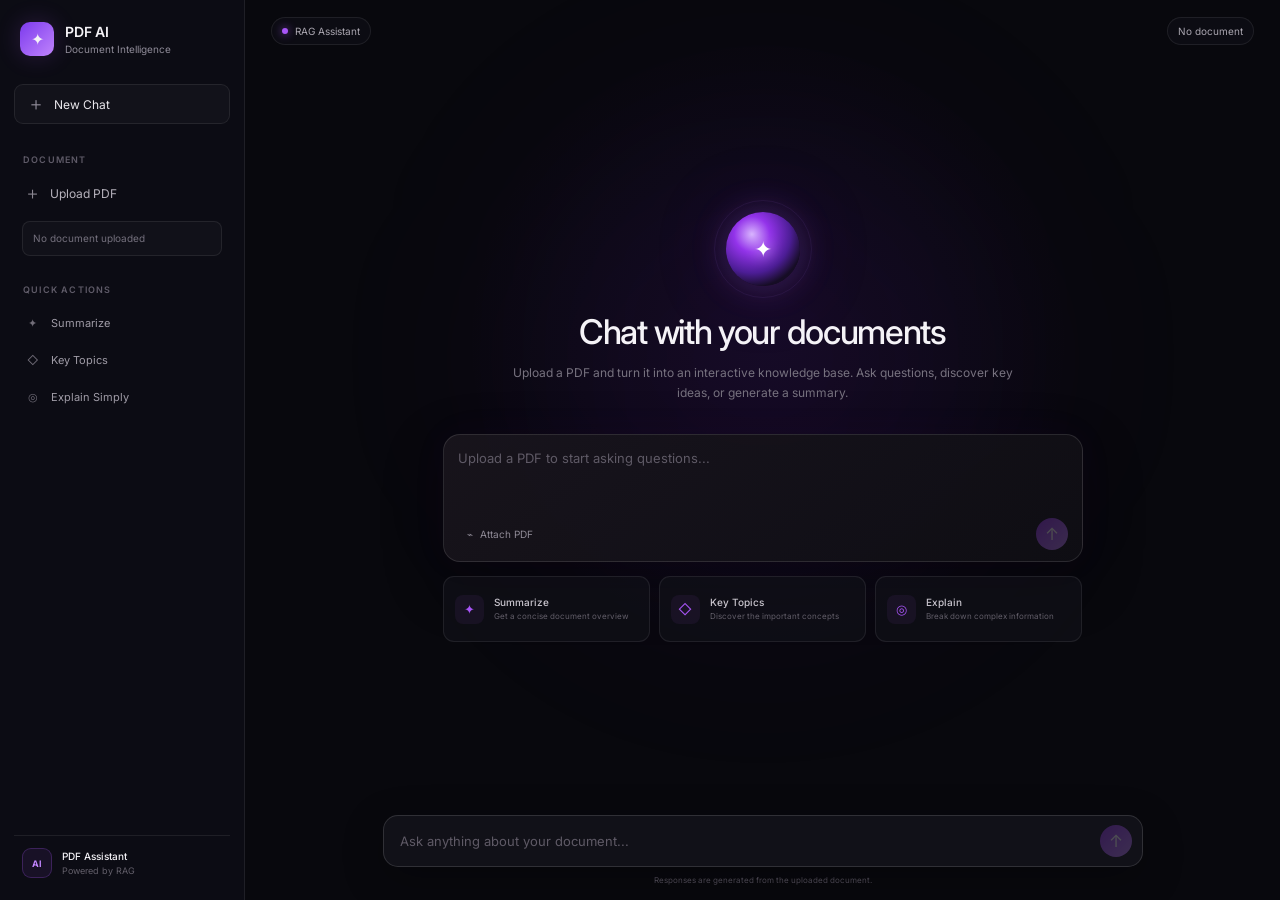
==== static/index.html @ 49890894 "feat: enhance PDF assistant" ====
<!DOCTYPE html>
<html lang="en">
<head>
    <meta charset="UTF-8">
    <meta name="viewport" content="width=device-width, initial-scale=1.0">

    <title>AI PDF Assistant</title>

    <link rel="stylesheet" href="/static/style.css">
</head>

<body>

<div class="app-shell">

    <!-- ================= SIDEBAR ================= -->

    <aside class="sidebar">

        <div class="sidebar-top">

            <div class="brand">
                <div class="brand-icon">✦</div>

                <div>
                    <h2>PDF AI</h2>
                    <p>Document Intelligence</p>
                </div>
            </div>

            <button class="new-chat-button">
                <span>＋</span>
                New Chat
            </button>

        </div>


        <!-- Document Section -->

        <div class="sidebar-section">

            <p class="section-label">DOCUMENT</p>

            <label for="pdf-upload" class="sidebar-upload">
                <span class="sidebar-upload-icon">＋</span>
                <span>Upload PDF</span>
            </label>

            <input
                type="file"
                id="pdf-upload"
                accept=".pdf"
                hidden
            >

            <div id="file-info" class="file-info">
                No document uploaded
            </div>

        </div>


        <!-- Quick Actions -->

        <div class="sidebar-section">

            <p class="section-label">QUICK ACTIONS</p>

            <button class="quick-action" data-question="Summarize this document">
                <span>✦</span>
                Summarize
            </button>

            <button class="quick-action" data-question="What are the key topics in this document?">
                <span>◇</span>
                Key Topics
            </button>

            <button class="quick-action" data-question="Explain the main ideas in simple terms">
                <span>◎</span>
                Explain Simply
            </button>

        </div>


        <!-- Sidebar Footer -->

        <div class="sidebar-footer">

            <div class="footer-avatar">AI</div>

            <div>
                <strong>PDF Assistant</strong>
                <p>Powered by RAG</p>
            </div>

        </div>

    </aside>


    <!-- ================= MAIN AREA ================= -->

    <main class="main-content">

        <!-- Top Navigation -->

        <header class="topbar">

            <div class="model-badge">
                <span class="status-dot"></span>
                RAG Assistant
            </div>

            <div id="status" class="document-status">
                No document
            </div>

        </header>


        <!-- ================= CHAT ================= -->

        <section id="chat-messages" class="chat-messages">

            <!-- Initial Landing Screen -->

            <div class="welcome-message">

                <div class="hero-orb">
                    <div class="orb-core">✦</div>
                </div>

                <h1>Chat with your documents</h1>

                <p class="welcome-subtitle">
                    Upload a PDF and turn it into an interactive knowledge base.
                    Ask questions, discover key ideas, or generate a summary.
                </p>


                <!-- Main Composer -->

                <div class="hero-composer">

                    <textarea
                        id="question-input"
                        placeholder="Upload a PDF to start asking questions..."
                        rows="2"
                        disabled
                    ></textarea>


                    <div class="composer-footer">

                        <label for="pdf-upload" class="attach-button">
                            <span>⌁</span>
                            Attach PDF
                        </label>

                        <button
                            id="send-button"
                            class="send-button"
                            disabled
                            aria-label="Send message"
                        >
                            ↑
                        </button>

                    </div>

                </div>


                <!-- Suggestion Cards -->

                <div class="suggestion-grid">

                    <button
                        class="suggestion-card"
                        data-question="Summarize this document"
                    >
                        <span class="suggestion-icon">✦</span>

                        <div>
                            <strong>Summarize</strong>
                            <p>Get a concise document overview</p>
                        </div>
                    </button>


                    <button
                        class="suggestion-card"
                        data-question="What are the key topics in this document?"
                    >
                        <span class="suggestion-icon">◇</span>

                        <div>
                            <strong>Key Topics</strong>
                            <p>Discover the important concepts</p>
                        </div>
                    </button>


                    <button
                        class="suggestion-card"
                        data-question="Explain the main ideas in simple terms"
                    >
                        <span class="suggestion-icon">◎</span>

                        <div>
                            <strong>Explain</strong>
                            <p>Break down complex information</p>
                        </div>
                    </button>

                </div>

            </div>

        </section>


        <!-- ================= BOTTOM CHAT INPUT ================= -->

        <div class="bottom-input-container">

            <div class="bottom-chat-input">

                <textarea
                    id="bottom-question-input"
                    placeholder="Ask anything about your document..."
                    rows="1"
                    disabled
                ></textarea>

                <button
                    id="bottom-send-button"
                    disabled
                    aria-label="Send message"
                >
                    ↑
                </button>

            </div>

            <p class="disclaimer">
                Responses are generated from the uploaded document.
            </p>

        </div>

    </main>

</div>


<script src="/static/script.js"></script>

</body>
</html>
---- static/style.css ----
@import url('https://fonts.googleapis.com/css2?family=Inter:wght@400;500;600;700&display=swap');

* {
    margin: 0;
    padding: 0;
    box-sizing: border-box;
}

:root {
    --bg: #08080d;
    --sidebar: #0d0d14;
    --surface: #12121a;
    --surface-hover: #181821;
    --border: rgba(255, 255, 255, 0.08);
    --border-light: rgba(255, 255, 255, 0.13);
    --text: #f5f3f7;
    --muted: #8f8b98;
    --purple: #a855f7;
    --purple-light: #c084fc;
}

body {
    font-family: "Inter", Arial, sans-serif;
    background: var(--bg);
    color: var(--text);
    height: 100vh;
    overflow: hidden;
}

button,
textarea {
    font-family: inherit;
}

button,
label {
    -webkit-tap-highlight-color: transparent;
}


/* =========================
   APP
========================= */

.app-shell {
    display: flex;
    width: 100%;
    height: 100vh;
    background:
        radial-gradient(
            circle at 60% 38%,
            rgba(109, 40, 217, 0.08),
            transparent 32%
        ),
        var(--bg);
}


/* =========================
   SIDEBAR
========================= */

.sidebar {
    width: 245px;
    min-width: 245px;
    height: 100vh;
    display: flex;
    flex-direction: column;
    padding: 18px 14px;
    background: rgba(13, 13, 20, 0.96);
    border-right: 1px solid var(--border);
}

.sidebar-top {
    margin-bottom: 30px;
}

.brand {
    display: flex;
    align-items: center;
    gap: 11px;
    padding: 4px 6px;
    margin-bottom: 24px;
}

.brand-icon {
    width: 34px;
    height: 34px;
    display: grid;
    place-items: center;
    border-radius: 10px;
    font-size: 16px;
    background: linear-gradient(135deg, #7c3aed, #c084fc);
    box-shadow: 0 0 25px rgba(168, 85, 247, 0.2);
}

.brand h2 {
    font-size: 14px;
    font-weight: 600;
    letter-spacing: -0.2px;
}

.brand p {
    color: var(--muted);
    font-size: 10px;
    margin-top: 3px;
}

.new-chat-button {
    width: 100%;
    height: 40px;
    display: flex;
    align-items: center;
    gap: 9px;
    padding: 0 12px;
    border: 1px solid var(--border);
    border-radius: 9px;
    background: var(--surface);
    color: #e9e7ec;
    cursor: pointer;
    font-size: 12px;
    transition: 0.2s ease;
}

.new-chat-button:hover {
    background: var(--surface-hover);
    border-color: var(--border-light);
}

.new-chat-button span {
    font-size: 18px;
    color: var(--muted);
}


/* =========================
   SIDEBAR SECTIONS
========================= */

.sidebar-section {
    margin-bottom: 28px;
}

.section-label {
    padding: 0 9px;
    margin-bottom: 9px;
    color: #5f5b68;
    font-size: 9px;
    font-weight: 600;
    letter-spacing: 1.2px;
}

.sidebar-upload {
    min-height: 38px;
    display: flex;
    align-items: center;
    gap: 9px;
    padding: 0 10px;
    border-radius: 8px;
    color: #b7b3bd;
    font-size: 12px;
    cursor: pointer;
    transition: 0.2s;
}

.sidebar-upload:hover {
    color: white;
    background: var(--surface);
}

.sidebar-upload-icon {
    font-size: 17px;
    color: #8b8792;
}

.file-info {
    margin: 9px 8px 0;
    padding: 9px 10px;
    border: 1px solid var(--border);
    border-radius: 8px;
    background: rgba(255, 255, 255, 0.025);
    color: #74707d;
    font-size: 10px;
    line-height: 1.5;
    overflow: hidden;
    text-overflow: ellipsis;
    word-break: break-word;
}

.quick-action {
    width: 100%;
    min-height: 37px;
    display: flex;
    align-items: center;
    gap: 10px;
    padding: 0 10px;
    border: none;
    border-radius: 8px;
    background: transparent;
    color: #9f9ba6;
    font-size: 11px;
    text-align: left;
    cursor: pointer;
    transition: 0.2s;
}

.quick-action span {
    width: 17px;
    color: #716d78;
    text-align: center;
}

.quick-action:hover {
    background: var(--surface);
    color: white;
}


/* =========================
   SIDEBAR FOOTER
========================= */

.sidebar-footer {
    display: flex;
    align-items: center;
    gap: 10px;
    margin-top: auto;
    padding: 12px 8px 4px;
    border-top: 1px solid var(--border);
}

.footer-avatar {
    width: 30px;
    height: 30px;
    display: grid;
    place-items: center;
    border: 1px solid rgba(168, 85, 247, 0.25);
    border-radius: 9px;
    background: rgba(168, 85, 247, 0.08);
    color: #c084fc;
    font-size: 9px;
    font-weight: 700;
}

.sidebar-footer strong {
    display: block;
    font-size: 10px;
    font-weight: 500;
}

.sidebar-footer p {
    margin-top: 3px;
    color: #625e69;
    font-size: 9px;
}


/* =========================
   MAIN
========================= */

.main-content {
    position: relative;
    flex: 1;
    min-width: 0;
    height: 100vh;
    display: flex;
    flex-direction: column;
    overflow: hidden;
}

.main-content::before {
    content: "";
    position: absolute;
    top: 12%;
    left: 50%;
    width: 500px;
    height: 500px;
    transform: translateX(-50%);
    border-radius: 50%;
    background: rgba(126, 34, 206, 0.055);
    filter: blur(100px);
    pointer-events: none;
}


/* =========================
   TOPBAR
========================= */

.topbar {
    position: relative;
    z-index: 5;
    height: 62px;
    min-height: 62px;
    display: flex;
    align-items: center;
    justify-content: space-between;
    padding: 0 26px;
}

.model-badge,
.document-status {
    display: flex;
    align-items: center;
    gap: 7px;
    padding: 7px 10px;
    border: 1px solid var(--border);
    border-radius: 20px;
    background: rgba(16, 16, 23, 0.65);
    color: #aaa6b0;
    font-size: 10px;
    backdrop-filter: blur(12px);
}

.status-dot {
    width: 6px;
    height: 6px;
    border-radius: 50%;
    background: #a855f7;
    box-shadow: 0 0 8px rgba(168, 85, 247, 0.8);
}


/* =========================
   CHAT AREA
========================= */

.chat-messages {
    position: relative;
    z-index: 2;
    flex: 1;
    overflow-y: auto;
    padding: 20px 30px 120px;
    scroll-behavior: smooth;
}

.chat-messages::-webkit-scrollbar {
    width: 5px;
}

.chat-messages::-webkit-scrollbar-thumb {
    background: #25232b;
    border-radius: 10px;
}


/* =========================
   WELCOME
========================= */

.welcome-message {
    min-height: calc(100vh - 150px);
    max-width: 780px;
    margin: 0 auto;
    display: flex;
    flex-direction: column;
    align-items: center;
    justify-content: center;
    text-align: center;
    padding-bottom: 60px;
}

.hero-orb {
    position: relative;
    width: 74px;
    height: 74px;
    display: grid;
    place-items: center;
    margin-bottom: 25px;
    border-radius: 50%;
    background:
        radial-gradient(
            circle at 35% 30%,
            #d8b4fe,
            #9333ea 25%,
            #4c1d95 55%,
            #160d25 75%
        );
    box-shadow:
        0 0 35px rgba(168, 85, 247, 0.28),
        0 0 90px rgba(126, 34, 206, 0.14);
}

.hero-orb::before {
    content: "";
    position: absolute;
    inset: -12px;
    border: 1px solid rgba(192, 132, 252, 0.08);
    border-radius: 50%;
}

.orb-core {
    color: white;
    font-size: 22px;
    text-shadow: 0 0 15px white;
}

.welcome-message h1 {
    margin-bottom: 11px;
    font-size: clamp(24px, 3vw, 34px);
    font-weight: 500;
    letter-spacing: -1.3px;
}

.welcome-subtitle {
    max-width: 530px;
    margin-bottom: 31px;
    color: #77727f;
    font-size: 12px;
    line-height: 1.7;
}


/* =========================
   HERO COMPOSER
========================= */

.hero-composer {
    width: min(100%, 640px);
    padding: 14px 14px 11px;
    border: 1px solid rgba(255, 255, 255, 0.11);
    border-radius: 17px;
    background:
        linear-gradient(
            145deg,
            rgba(25, 21, 29, 0.94),
            rgba(15, 14, 20, 0.96)
        );
    box-shadow:
        0 20px 60px rgba(0, 0, 0, 0.25),
        0 0 40px rgba(126, 34, 206, 0.04);
    text-align: left;
    transition: 0.25s;
}

.hero-composer:focus-within {
    border-color: rgba(168, 85, 247, 0.38);
    box-shadow:
        0 20px 60px rgba(0, 0, 0, 0.25),
        0 0 35px rgba(126, 34, 206, 0.09);
}

.hero-composer textarea {
    width: 100%;
    min-height: 62px;
}

.composer-footer {
    display: flex;
    align-items: center;
    justify-content: space-between;
    margin-top: 3px;
}

.attach-button {
    display: flex;
    align-items: center;
    gap: 7px;
    padding: 7px 9px;
    border-radius: 7px;
    color: #8f8a96;
    font-size: 10px;
    cursor: pointer;
    transition: 0.2s;
}

.attach-button:hover {
    background: rgba(255, 255, 255, 0.04);
    color: #d4d0d8;
}


/* =========================
   TEXTAREA + SEND BUTTONS
========================= */

textarea {
    resize: none;
    border: none;
    outline: none;
    background: transparent;
    color: #f3f1f5;
    font-size: 13px;
    line-height: 1.5;
}

textarea::placeholder {
    color: #5f5a66;
}

textarea:disabled {
    cursor: not-allowed;
}

.send-button,
#bottom-send-button {
    width: 32px;
    height: 32px;
    min-width: 32px;
    display: grid;
    place-items: center;
    border: none;
    border-radius: 50%;
    background: linear-gradient(135deg, #9333ea, #c084fc);
    color: white;
    font-size: 17px;
    cursor: pointer;
    transition: 0.2s;
    box-shadow: 0 0 16px rgba(168, 85, 247, 0.2);
}

.send-button:hover:not(:disabled),
#bottom-send-button:hover:not(:disabled) {
    transform: translateY(-1px);
    box-shadow: 0 0 24px rgba(168, 85, 247, 0.35);
}

.send-button:disabled,
#bottom-send-button:disabled {
    opacity: 0.25;
    cursor: not-allowed;
    box-shadow: none;
}


/* =========================
   SUGGESTIONS
========================= */

.suggestion-grid {
    width: min(100%, 640px);
    display: grid;
    grid-template-columns: repeat(3, 1fr);
    gap: 9px;
    margin-top: 14px;
}

.suggestion-card {
    min-height: 66px;
    display: flex;
    align-items: center;
    gap: 10px;
    padding: 11px;
    border: 1px solid var(--border);
    border-radius: 11px;
    background: rgba(18, 18, 26, 0.65);
    color: #aaa5b0;
    text-align: left;
    cursor: pointer;
    transition: 0.2s;
}

.suggestion-card:hover {
    transform: translateY(-2px);
    border-color: rgba(168, 85, 247, 0.22);
    background: rgba(24, 23, 31, 0.9);
}

.suggestion-icon {
    width: 29px;
    height: 29px;
    min-width: 29px;
    display: grid;
    place-items: center;
    border-radius: 8px;
    background: rgba(168, 85, 247, 0.07);
    color: #a855f7;
}

.suggestion-card strong {
    display: block;
    margin-bottom: 3px;
    color: #c9c5ce;
    font-size: 10px;
    font-weight: 500;
}

.suggestion-card p {
    color: #625e69;
    font-size: 8px;
    line-height: 1.4;
}


/* =========================
   CHAT MESSAGES
========================= */

.message {
    width: min(100%, 760px);
    margin: 0 auto 24px;
}

.message-label {
    margin-bottom: 7px;
    color: #77727f;
    font-size: 10px;
    font-weight: 500;
}

.message-content {
    padding: 14px 16px;
    border: 1px solid var(--border);
    border-radius: 13px;
    color: #d8d5dc;
    font-size: 12px;
    line-height: 1.7;
    white-space: pre-wrap;
}

.user-message .message-content {
    margin-left: 70px;
    background: rgba(88, 28, 135, 0.16);
    border-color: rgba(168, 85, 247, 0.15);
}

.assistant-message .message-content {
    margin-right: 70px;
    background: rgba(18, 18, 26, 0.8);
}


/* =========================
   BOTTOM CHAT COMPOSER
========================= */

.bottom-input-container {
    position: absolute;
    z-index: 10;
    left: 0;
    right: 0;
    bottom: 0;
    padding: 25px 30px 15px;
    background:
        linear-gradient(
            to top,
            #08080d 55%,
            rgba(8, 8, 13, 0)
        );
}

.bottom-chat-input {
    width: min(100%, 760px);
    min-height: 51px;
    display: flex;
    align-items: flex-end;
    gap: 10px;
    margin: 0 auto;
    padding: 9px 10px 9px 14px;
    border: 1px solid var(--border-light);
    border-radius: 15px;
    background: rgba(18, 18, 26, 0.96);
    box-shadow: 0 12px 40px rgba(0, 0, 0, 0.25);
}

.bottom-chat-input:focus-within {
    border-color: rgba(168, 85, 247, 0.35);
}

.bottom-chat-input textarea {
    flex: 1;
    min-height: 30px;
    max-height: 100px;
    padding: 6px 2px;
}

.disclaimer {
    margin-top: 8px;
    color: #48444f;
    font-size: 8px;
    text-align: center;
}


/* =========================
   RESPONSIVE
========================= */

@media (max-width: 850px) {
    .sidebar {
        width: 200px;
        min-width: 200px;
    }

    .suggestion-grid {
        grid-template-columns: 1fr;
        max-width: 500px;
    }

    .welcome-message {
        justify-content: flex-start;
        padding-top: 70px;
    }
}

@media (max-width: 650px) {
    .sidebar {
        display: none;
    }

    .topbar {
        padding: 0 16px;
    }

    .chat-messages {
        padding-left: 16px;
        padding-right: 16px;
    }

    .welcome-message {
        padding-top: 45px;
    }

    .hero-orb {
        width: 62px;
        height: 62px;
    }

    .welcome-message h1 {
        font-size: 25px;
    }

    .welcome-subtitle {
        font-size: 11px;
    }

    .suggestion-grid {
        grid-template-columns: 1fr;
    }

    .bottom-input-container {
        padding-left: 15px;
        padding-right: 15px;
    }

    .user-message .message-content,
    .assistant-message .message-content {
        margin-left: 0;
        margin-right: 0;
    }
}
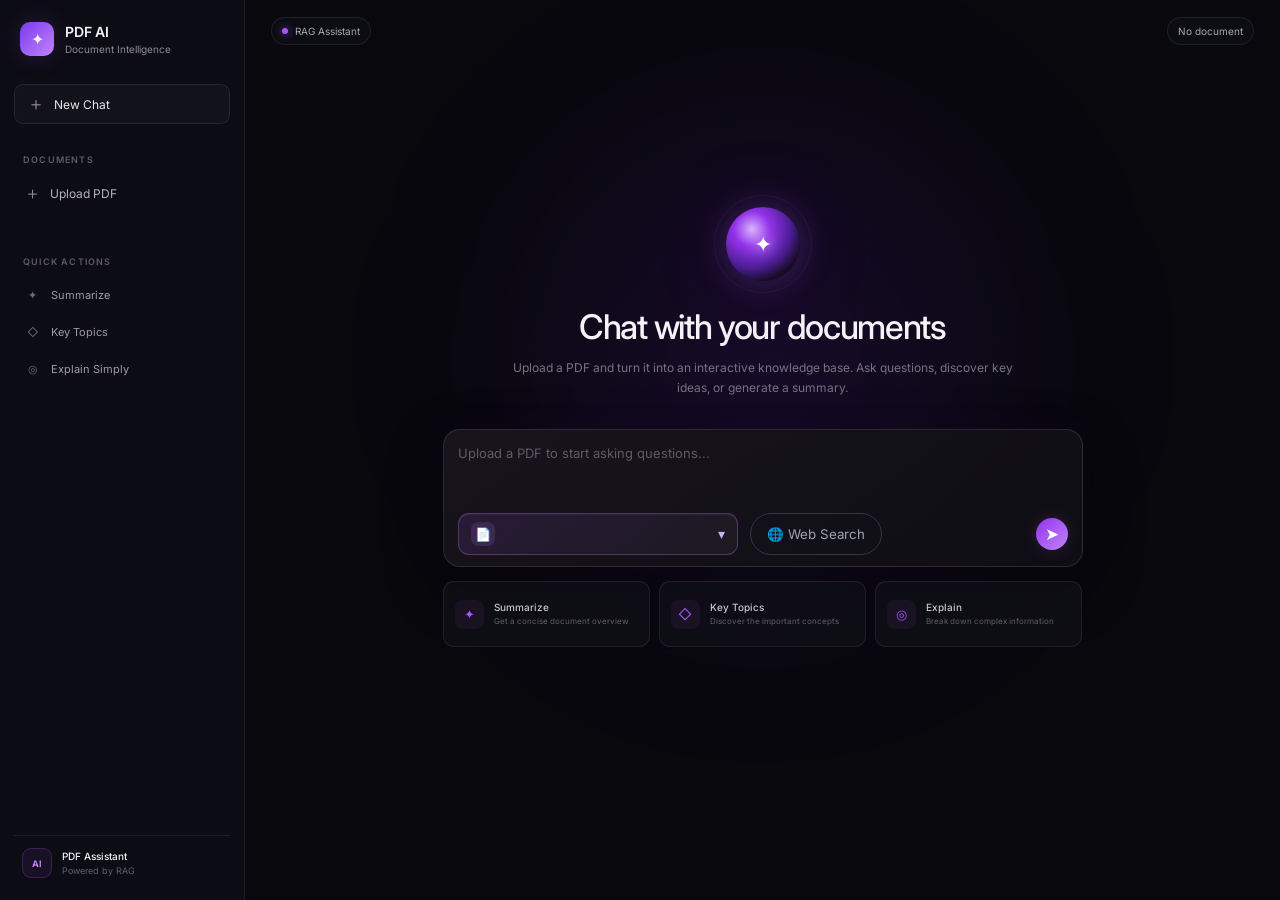
==== commit 7ff787c3: "feat: initial release of AI research assistant" ====
--- a/static/index.html
+++ b/static/index.html
@@ -1,12 +1,26 @@
 <!DOCTYPE html>
 <html lang="en">
+
 <head>
     <meta charset="UTF-8">
-    <meta name="viewport" content="width=device-width, initial-scale=1.0">
+
+    <meta
+        name="viewport"
+        content="width=device-width, initial-scale=1.0"
+    >
 
     <title>AI PDF Assistant</title>
 
-    <link rel="stylesheet" href="/static/style.css">
+    <link
+        rel="icon"
+        type="image/svg+xml"
+        href="/static/favicon.svg"
+    >
+
+    <link
+        rel="stylesheet"
+        href="/static/style.css"
+    >
 </head>
 
 <body>
@@ -17,215 +31,342 @@
 
     <aside class="sidebar">
 
-        <div class="sidebar-top">
-
-            <div class="brand">
-                <div class="brand-icon">✦</div>
-
-                <div>
-                    <h2>PDF AI</h2>
-                    <p>Document Intelligence</p>
+    <!-- ================= TOP ================= -->
+
+    <div class="sidebar-top">
+
+        <div class="brand">
+
+            <div class="brand-icon">✦</div>
+
+            <div>
+                <h2>PDF AI</h2>
+                <p>Document Intelligence</p>
+            </div>
+
+        </div>
+
+        <button class="new-chat-button">
+            <span>＋</span>
+            New Chat
+        </button>
+
+    </div>
+
+
+    <!-- ================= DOCUMENTS ================= -->
+
+    <div class="sidebar-section">
+
+        <p class="section-label">
+            DOCUMENTS
+        </p>
+
+        <!-- Upload Button -->
+
+        <label
+            for="pdf-upload"
+            class="sidebar-upload"
+        >
+            <span class="sidebar-upload-icon">
+                ＋
+            </span>
+
+            <span>
+                Upload PDF
+            </span>
+        </label>
+
+        <!-- Hidden File Input -->
+
+        <input
+            type="file"
+            id="pdf-upload"
+            accept=".pdf"
+            hidden
+        >
+
+        <!-- Hidden upload status -->
+
+        <div
+            id="file-info"
+            class="file-info"
+            hidden
+        ></div>
+
+        <!-- Uploaded PDF List -->
+
+        <div
+            id="document-list"
+            class="document-list"
+        >
+
+            <!-- JavaScript will add PDFs here -->
+
+            <!-- Example:
+            <div class="document-item active">
+                📄 AI_Research.pdf
+            </div>
+
+            <div class="document-item">
+                📄 Linguaskill.pdf
+            </div>
+            -->
+
+        </div>
+
+    </div>
+
+
+    <!-- ================= QUICK ACTIONS ================= -->
+
+    <div class="sidebar-section">
+
+        <p class="section-label">
+            QUICK ACTIONS
+        </p>
+
+        <button
+            class="quick-action"
+            data-question="Summarize this document"
+        >
+            <span>✦</span>
+            Summarize
+        </button>
+
+        <button
+            class="quick-action"
+            data-question="What are the key topics in this document?"
+        >
+            <span>◇</span>
+            Key Topics
+        </button>
+
+        <button
+            class="quick-action"
+            data-question="Explain the main ideas in simple terms"
+        >
+            <span>◎</span>
+            Explain Simply
+        </button>
+
+    </div>
+
+
+    <!-- ================= FOOTER ================= -->
+
+    <div class="sidebar-footer">
+
+        <div class="footer-avatar">
+            AI
+        </div>
+
+        <div>
+
+            <strong>
+                PDF Assistant
+            </strong>
+
+            <p>
+                Powered by RAG
+            </p>
+
+        </div>
+
+    </div>
+
+</aside>
+
+
+    <main class="main-content">
+
+    <!-- ================= TOP NAVIGATION ================= -->
+
+    <header class="topbar">
+        <div class="model-badge">
+            <span class="status-dot"></span>
+            RAG Assistant
+        </div>
+
+        <div
+            id="status"
+            class="document-status"
+        >
+            No document
+        </div>
+    </header>
+
+    <!-- ================= CHAT ================= -->
+
+    <section
+        id="chat-messages"
+        class="chat-messages"
+    >
+
+        <!-- ================= INITIAL LANDING SCREEN ================= -->
+
+        <div class="welcome-message">
+
+            <!-- Hero Orb -->
+
+            <div class="hero-orb">
+
+                <div class="orb-core">
+                    ✦
                 </div>
-            </div>
-
-            <button class="new-chat-button">
-                <span>＋</span>
-                New Chat
-            </button>
-
-        </div>
-
-
-        <!-- Document Section -->
-
-        <div class="sidebar-section">
-
-            <p class="section-label">DOCUMENT</p>
-
-            <label for="pdf-upload" class="sidebar-upload">
-                <span class="sidebar-upload-icon">＋</span>
-                <span>Upload PDF</span>
-            </label>
-
-            <input
-                type="file"
-                id="pdf-upload"
-                accept=".pdf"
-                hidden
-            >
-
-            <div id="file-info" class="file-info">
-                No document uploaded
-            </div>
-
-        </div>
-
-
-        <!-- Quick Actions -->
-
-        <div class="sidebar-section">
-
-            <p class="section-label">QUICK ACTIONS</p>
-
-            <button class="quick-action" data-question="Summarize this document">
-                <span>✦</span>
-                Summarize
-            </button>
-
-            <button class="quick-action" data-question="What are the key topics in this document?">
-                <span>◇</span>
-                Key Topics
-            </button>
-
-            <button class="quick-action" data-question="Explain the main ideas in simple terms">
-                <span>◎</span>
-                Explain Simply
-            </button>
-
-        </div>
-
-
-        <!-- Sidebar Footer -->
-
-        <div class="sidebar-footer">
-
-            <div class="footer-avatar">AI</div>
-
-            <div>
-                <strong>PDF Assistant</strong>
-                <p>Powered by RAG</p>
-            </div>
-
-        </div>
-
-    </aside>
-
-
-    <!-- ================= MAIN AREA ================= -->
-
-    <main class="main-content">
-
-        <!-- Top Navigation -->
-
-        <header class="topbar">
-
-            <div class="model-badge">
-                <span class="status-dot"></span>
-                RAG Assistant
-            </div>
-
-            <div id="status" class="document-status">
-                No document
-            </div>
-
-        </header>
-
-
-        <!-- ================= CHAT ================= -->
-
-        <section id="chat-messages" class="chat-messages">
-
-            <!-- Initial Landing Screen -->
-
-            <div class="welcome-message">
-
-                <div class="hero-orb">
-                    <div class="orb-core">✦</div>
+
+            </div>
+
+            <!-- Heading -->
+
+            <h1>
+                Chat with your documents
+            </h1>
+
+            <p class="welcome-subtitle">
+
+                Upload a PDF and turn it into an interactive
+                knowledge base. Ask questions, discover key ideas,
+                or generate a summary.
+
+            </p>
+
+            <!-- ================= HERO COMPOSER ================= -->
+
+            <div class="hero-composer">
+
+                <textarea
+                    id="question-input"
+                    placeholder="Upload a PDF to start asking questions..."
+                    rows="2"
+                    disabled
+                ></textarea>
+
+                <div class="composer-footer">
+
+                    <div class="input-tools">
+
+                        <div class="document-selector">
+                            <span class="document-icon">📄</span>
+
+                            <select
+                                id="document-select"
+                                aria-label="Select PDF document"
+                            ></select>
+
+                            <span class="select-chevron" aria-hidden="true">
+                                ▾
+                            </span>
+
+                        </div>
+
+                        <button
+                            id="web-search-toggle"
+                            class="tool-button"
+                            aria-pressed="false"
+                        >
+                            🌐 Web Search
+                        </button>
+
+                    </div>
+
+                    <button
+                        id="send-button"
+                        class="send-button"
+                    >
+                        ➤
+                    </button>
+
                 </div>
 
-                <h1>Chat with your documents</h1>
-
-                <p class="welcome-subtitle">
-                    Upload a PDF and turn it into an interactive knowledge base.
-                    Ask questions, discover key ideas, or generate a summary.
-                </p>
-
-
-                <!-- Main Composer -->
-
-                <div class="hero-composer">
-
-                    <textarea
-                        id="question-input"
-                        placeholder="Upload a PDF to start asking questions..."
-                        rows="2"
-                        disabled
-                    ></textarea>
-
-
-                    <div class="composer-footer">
-
-                        <label for="pdf-upload" class="attach-button">
-                            <span>⌁</span>
-                            Attach PDF
-                        </label>
-
-                        <button
-                            id="send-button"
-                            class="send-button"
-                            disabled
-                            aria-label="Send message"
-                        >
-                            ↑
-                        </button>
+            </div>
+
+            <!-- ================= SUGGESTION CARDS ================= -->
+
+            <div class="suggestion-grid">
+
+                <button
+                    class="suggestion-card"
+                    data-question="Summarize this document"
+                >
+
+                    <span class="suggestion-icon">
+                        ✦
+                    </span>
+
+                    <div>
+
+                        <strong>
+                            Summarize
+                        </strong>
+
+                        <p>
+                            Get a concise document overview
+                        </p>
 
                     </div>
 
-                </div>
-
-
-                <!-- Suggestion Cards -->
-
-                <div class="suggestion-grid">
-
-                    <button
-                        class="suggestion-card"
-                        data-question="Summarize this document"
-                    >
-                        <span class="suggestion-icon">✦</span>
-
-                        <div>
-                            <strong>Summarize</strong>
-                            <p>Get a concise document overview</p>
-                        </div>
-                    </button>
-
-
-                    <button
-                        class="suggestion-card"
-                        data-question="What are the key topics in this document?"
-                    >
-                        <span class="suggestion-icon">◇</span>
-
-                        <div>
-                            <strong>Key Topics</strong>
-                            <p>Discover the important concepts</p>
-                        </div>
-                    </button>
-
-
-                    <button
-                        class="suggestion-card"
-                        data-question="Explain the main ideas in simple terms"
-                    >
-                        <span class="suggestion-icon">◎</span>
-
-                        <div>
-                            <strong>Explain</strong>
-                            <p>Break down complex information</p>
-                        </div>
-                    </button>
-
-                </div>
-
-            </div>
-
-        </section>
-
-
-        <!-- ================= BOTTOM CHAT INPUT ================= -->
-
-        <div class="bottom-input-container">
+                </button>
+
+                <button
+                    class="suggestion-card"
+                    data-question="What are the key topics in this document?"
+                >
+
+                    <span class="suggestion-icon">
+                        ◇
+                    </span>
+
+                    <div>
+
+                        <strong>
+                            Key Topics
+                        </strong>
+
+                        <p>
+                            Discover the important concepts
+                        </p>
+
+                    </div>
+
+                </button>
+
+                <button
+                    class="suggestion-card"
+                    data-question="Explain the main ideas in simple terms"
+                >
+
+                    <span class="suggestion-icon">
+                        ◎
+                    </span>
+
+                    <div>
+
+                        <strong>
+                            Explain
+                        </strong>
+
+                        <p>
+                            Break down complex information
+                        </p>
+
+                    </div>
+
+                </button>
+
+            </div>
+
+        </div>
+
+    </section>
+
+    <!-- ================= FOLLOW-UP COMPOSER ================= -->
+
+    <div
+        id="bottom-input-container"
+        class="bottom-input-container"
+        hidden
+    >
 
             <div class="bottom-chat-input">
 
@@ -252,12 +393,17 @@
 
         </div>
 
-    </main>
-
-</div>
-
+    <!-- </main> -->
+
+    </div>
+    
+</main>
+
+
+<!-- ================= JAVASCRIPT ================= -->
 
 <script src="/static/script.js"></script>
 
 </body>
-</html>+
+</html>
--- a/static/style.css
+++ b/static/style.css
@@ -187,6 +187,10 @@
     word-break: break-word;
 }
 
+.file-info[hidden] {
+    display: none !important;
+}
+
 .quick-action {
     width: 100%;
     min-height: 37px;
@@ -261,12 +265,19 @@
 
 .main-content {
     position: relative;
+
     flex: 1;
     min-width: 0;
     height: 100vh;
+
     display: flex;
     flex-direction: column;
+
     overflow: hidden;
+
+    box-sizing: border-box;
+    padding: 0 0 20px 0;
+
 }
 
 .main-content::before {
@@ -620,6 +631,34 @@
     background: rgba(18, 18, 26, 0.8);
 }
 
+.web-search-confirmation {
+    display: flex;
+    flex-wrap: wrap;
+    gap: 8px;
+    margin-top: 12px;
+}
+
+.web-search-confirmation button {
+    padding: 7px 10px;
+    border: 1px solid rgba(192, 132, 252, 0.35);
+    border-radius: 8px;
+    background: rgba(168, 85, 247, 0.16);
+    color: #e9d5ff;
+    cursor: pointer;
+    font: inherit;
+    font-size: 11px;
+}
+
+.web-search-confirmation button:hover {
+    background: rgba(168, 85, 247, 0.3);
+}
+
+.web-search-confirmation button + button {
+    border-color: var(--border-light);
+    background: transparent;
+    color: var(--muted);
+}
+
 
 /* =========================
    BOTTOM CHAT COMPOSER
@@ -666,10 +705,11 @@
 }
 
 .disclaimer {
-    margin-top: 8px;
-    color: #48444f;
-    font-size: 8px;
     text-align: center;
+    color: #6b7280;
+    font-size: 12px;
+    margin-top: 10px;
+    margin-bottom: 12px;
 }
 
 
@@ -739,4 +779,230 @@
         margin-left: 0;
         margin-right: 0;
     }
-}+}
+
+/* Document Selector */
+.input-tools{
+    display:flex;
+    align-items:center;
+    gap:12px;
+    flex:1;
+} 
+
+    /* border: none;
+    outline: none;
+
+    background: transparent;
+    color: #c4b5fd;
+
+    font-family: inherit;
+    font-size: 13px;
+
+    cursor: pointer; */
+/* } */
+
+.document-selector {
+    width: min(280px, 100%);
+    height: 42px;
+
+    display: flex;
+    align-items: center;
+    gap: 9px;
+
+    padding: 0 12px;
+
+    background: linear-gradient(135deg, rgba(168, 85, 247, 0.13), rgba(255, 255, 255, 0.04));
+    border: 1px solid rgba(192, 132, 252, 0.28);
+    border-radius: 11px;
+    box-shadow: inset 0 1px 0 rgba(255, 255, 255, 0.04);
+
+    transition: border-color .2s ease, background .2s ease, box-shadow .2s ease;
+}
+    
+.tool-button{
+    height:42px;
+    padding:0 16px;
+
+    display:flex;
+    align-items:center;
+    justify-content:center;
+
+    background:transparent;
+    border:1px solid #34344a;
+    border-radius:999px;
+
+    color:#9ca3af;
+    cursor:pointer;
+    transition:.2s;
+}
+
+.tool-button:hover {
+    border-color: #6d4aff;
+    color: white;
+}
+
+.tool-button.active {
+    background: #6d4aff;
+    border-color: #6d4aff;
+    color: white;
+    box-shadow: 0 0 12px rgba(109, 74, 255, 0.35);
+}
+
+.document-selector:hover {
+    border-color: rgba(192, 132, 252, 0.58);
+    background: linear-gradient(135deg, rgba(168, 85, 247, 0.2), rgba(255, 255, 255, 0.06));
+}
+
+.document-selector:focus-within {
+    border-color: #c084fc;
+    box-shadow: 0 0 0 3px rgba(168, 85, 247, 0.15);
+}
+
+.document-icon {
+    width: 24px;
+    height: 24px;
+    display: grid;
+    place-items: center;
+    border-radius: 7px;
+    background: rgba(192, 132, 252, 0.14);
+    color: #a78bfa;
+    font-size: 13px;
+    flex-shrink: 0;
+}
+
+#document-select {
+    flex: 1;
+    min-width: 0;
+
+    appearance: none;
+    -webkit-appearance: none;
+
+    background: transparent;
+    border: none;
+    outline: none;
+
+    color: #e9d5ff;
+    font-size: 12px;
+    font-weight: 500;
+    font-family: inherit;
+    overflow: hidden;
+    text-overflow: ellipsis;
+    white-space: nowrap;
+
+    cursor: pointer;
+}
+
+#document-select option {
+    background: #111018;
+    color: #e5e7eb;
+}
+
+.select-chevron {
+    color: #c4b5fd;
+    font-size: 14px;
+    line-height: 1;
+    pointer-events: none;
+}
+
+.document-list {
+    margin-top: 16px;
+
+    display: flex;
+    flex-direction: column;
+    gap: 8px;
+}
+
+.document-item {
+    display: flex;
+    align-items: center;
+    gap: 10px;
+
+    padding: 8px 12px;
+
+    border-radius: 8px;
+
+    background: transparent;
+
+    color: #d1d5db;
+
+    font-size: 13px;
+
+    cursor: pointer;
+
+    transition: all .2s ease;
+}
+
+.document-name {
+    min-width: 0;
+    flex: 1;
+    overflow: hidden;
+    text-overflow: ellipsis;
+    white-space: nowrap;
+}
+
+.delete-document-button {
+    width: 22px;
+    height: 22px;
+    flex: 0 0 auto;
+    border: 0;
+    border-radius: 6px;
+    background: transparent;
+    color: #8f8b98;
+    cursor: pointer;
+    font-size: 19px;
+    line-height: 1;
+}
+
+.delete-document-button:hover {
+    background: rgba(239, 68, 68, 0.15);
+    color: #f87171;
+}
+
+.document-item:hover{
+    background: rgba(139,92,246,.12);
+}
+
+.hidden {
+    display: none;
+}
+
+.chat-composer {
+    display: flex;
+    align-items: center;
+    gap: 12px;
+
+    padding: 20px 32px;
+    margin-bottom: 20px;
+
+    border-top: 1px solid rgba(255,255,255,.08);
+
+    background: #0d0b14;
+
+    flex-shrink: 0;
+}
+
+.chat-composer textarea {
+    flex: 1;
+
+    min-height: 52px;
+    height: 52px;
+
+    background: rgba(255,255,255,.04);
+
+    border: 1px solid rgba(255,255,255,.08);
+
+    border-radius: 14px;
+
+    color: white;
+
+    padding: 14px;
+
+    resize: none;
+
+    font-family: inherit;
+    font-size: 15px;
+}
+
+.chat-composer .send-button {
+    flex-shrink: 0;
+}
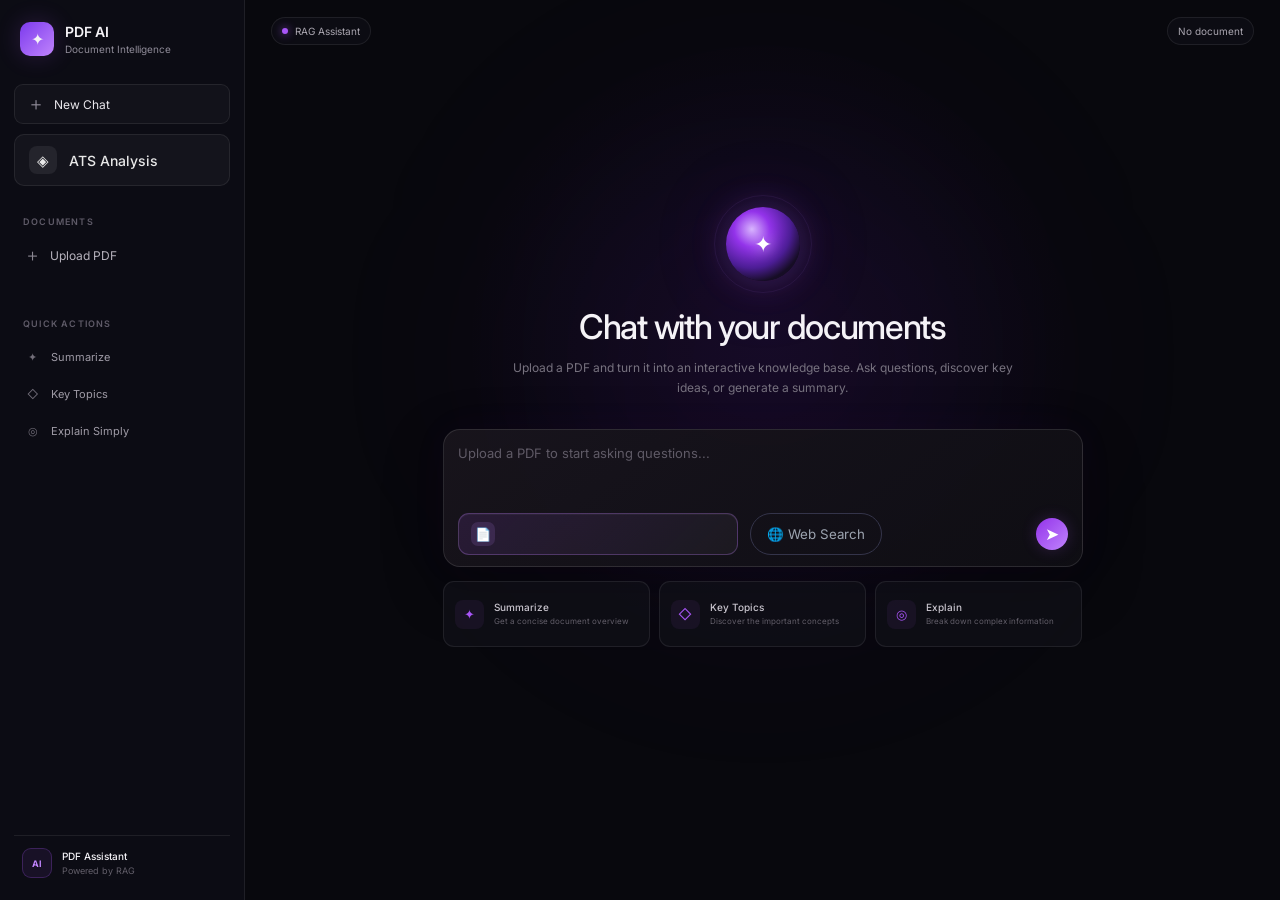
==== commit 7dcf9138: "Complete AI PDF Assistant with ATS Analysis" ====
--- a/static/index.html
+++ b/static/index.html
@@ -50,6 +50,19 @@
             <span>＋</span>
             New Chat
         </button>
+
+        <a
+            href="/ats-analysis"
+            class="ats-analysis-button"
+        >
+            <span class="ats-analysis-icon">
+                ◈
+            </span>
+
+            <span>
+                ATS Analysis
+            </span>
+        </a>
 
     </div>
 
@@ -249,21 +262,13 @@
                         <div class="document-selector">
                             <span class="document-icon">📄</span>
 
-                            <select
-                                id="document-select"
-                                aria-label="Select PDF document"
-                            ></select>
-
-                            <span class="select-chevron" aria-hidden="true">
-                                ▾
-                            </span>
+                            <select id="document-select"></select>
 
                         </div>
 
                         <button
                             id="web-search-toggle"
                             class="tool-button"
-                            aria-pressed="false"
                         >
                             🌐 Web Search
                         </button>
@@ -362,11 +367,10 @@
 
     <!-- ================= FOLLOW-UP COMPOSER ================= -->
 
-    <div
-        id="bottom-input-container"
+        <div
+        id="bottom-composer"
         class="bottom-input-container"
-        hidden
-    >
+        style="display:none;">
 
             <div class="bottom-chat-input">
 
@@ -393,8 +397,6 @@
 
         </div>
 
-    <!-- </main> -->
-
     </div>
     
 </main>
@@ -402,8 +404,8 @@
 
 <!-- ================= JAVASCRIPT ================= -->
 
-<script src="/static/script.js"></script>
+<script src="/static/script.js?v=2"></script>
 
 </body>
 
-</html>
+</html>
--- a/static/style.css
+++ b/static/style.css
@@ -59,6 +59,64 @@
 /* =========================
    SIDEBAR
 ========================= */
+
+/* ================= ATS ANALYSIS BUTTON ================= */
+
+.ats-analysis-button {
+    display: flex;
+    align-items: center;
+    gap: 12px;
+
+    width: 100%;
+    box-sizing: border-box;
+
+    padding: 11px 14px;
+
+    margin-top: 10px;
+
+    border: 1px solid rgba(255, 255, 255, 0.08);
+    border-radius: 10px;
+
+    background: rgba(255, 255, 255, 0.035);
+
+    color: #e8e8e8;
+
+    text-decoration: none;
+
+    font-size: 14px;
+    font-weight: 500;
+
+    cursor: pointer;
+
+    transition:
+        background 0.2s ease,
+        border-color 0.2s ease,
+        transform 0.2s ease;
+}
+
+.ats-analysis-button:hover {
+    background: rgba(255, 255, 255, 0.075);
+
+    border-color: rgba(255, 255, 255, 0.16);
+
+    transform: translateY(-1px);
+}
+
+.ats-analysis-icon {
+    display: flex;
+
+    align-items: center;
+    justify-content: center;
+
+    width: 28px;
+    height: 28px;
+
+    border-radius: 8px;
+
+    background: rgba(255, 255, 255, 0.07);
+
+    font-size: 15px;
+}
 
 .sidebar {
     width: 245px;
